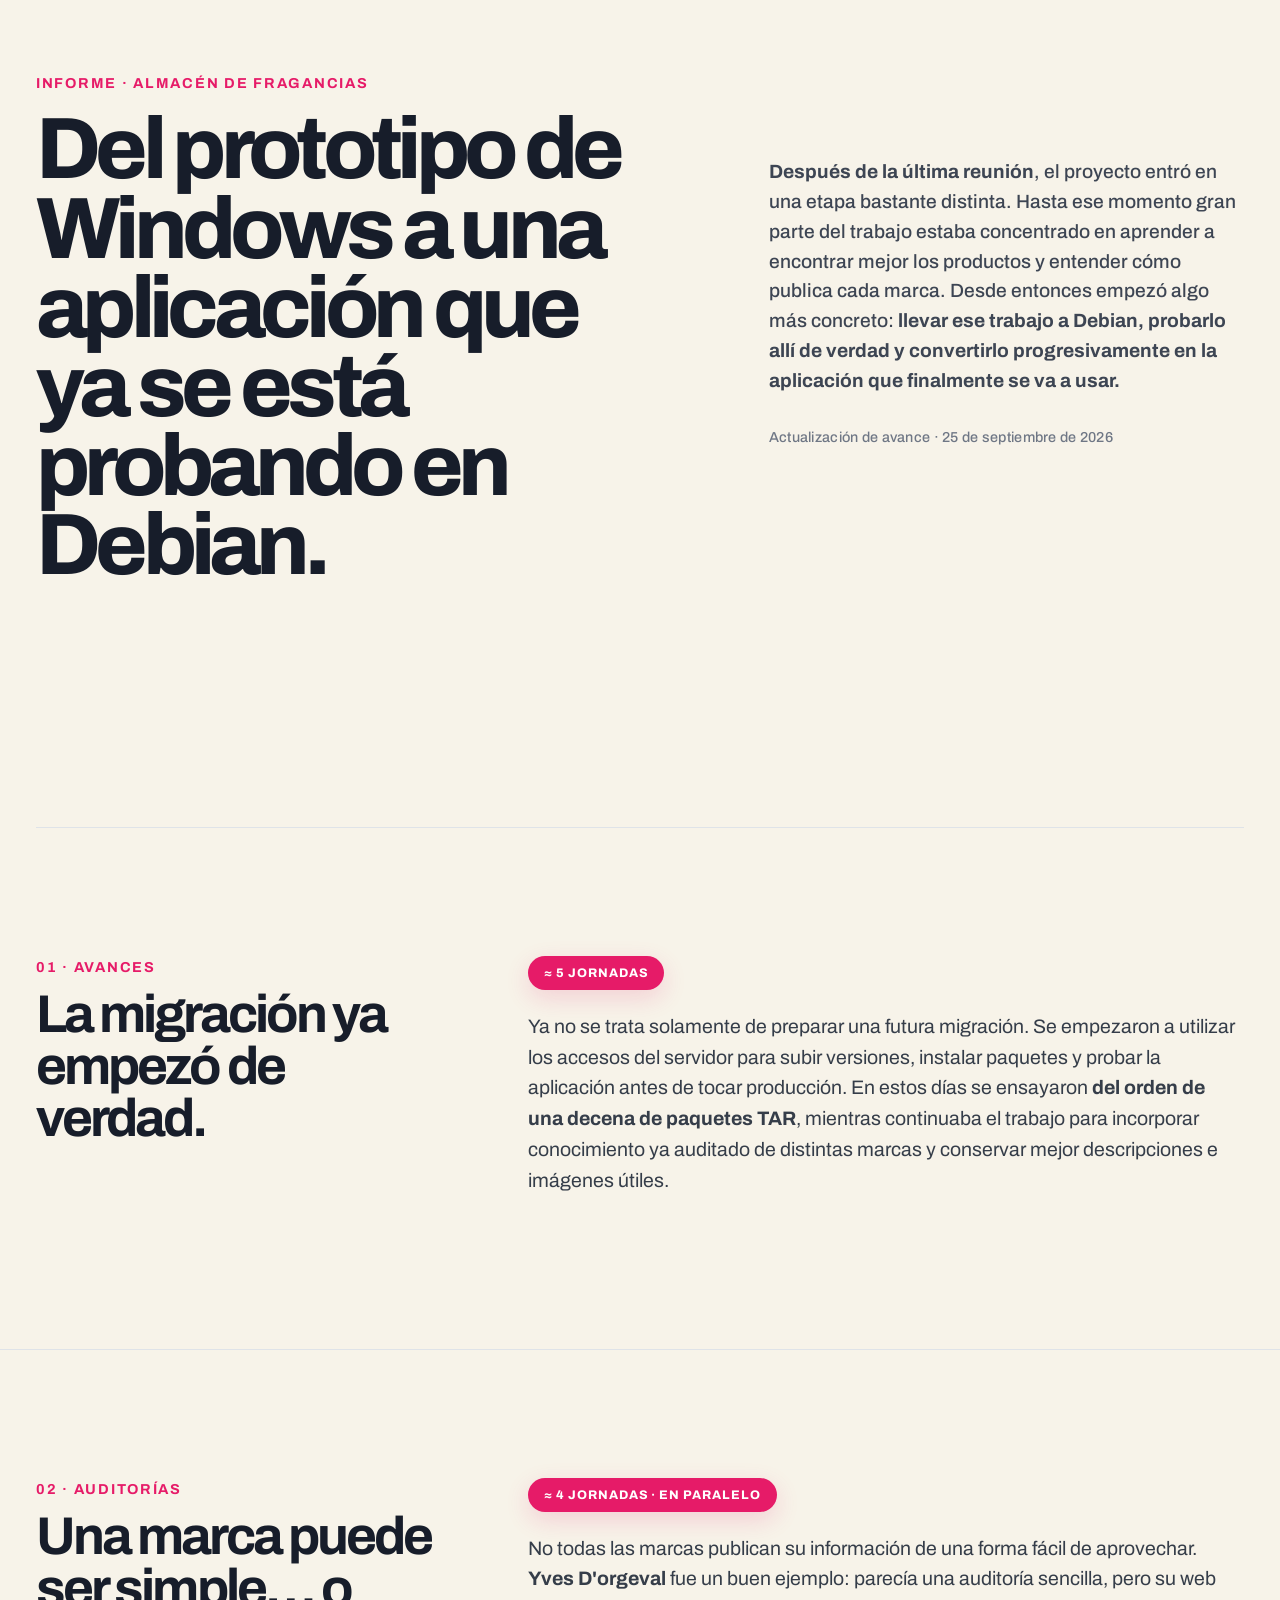
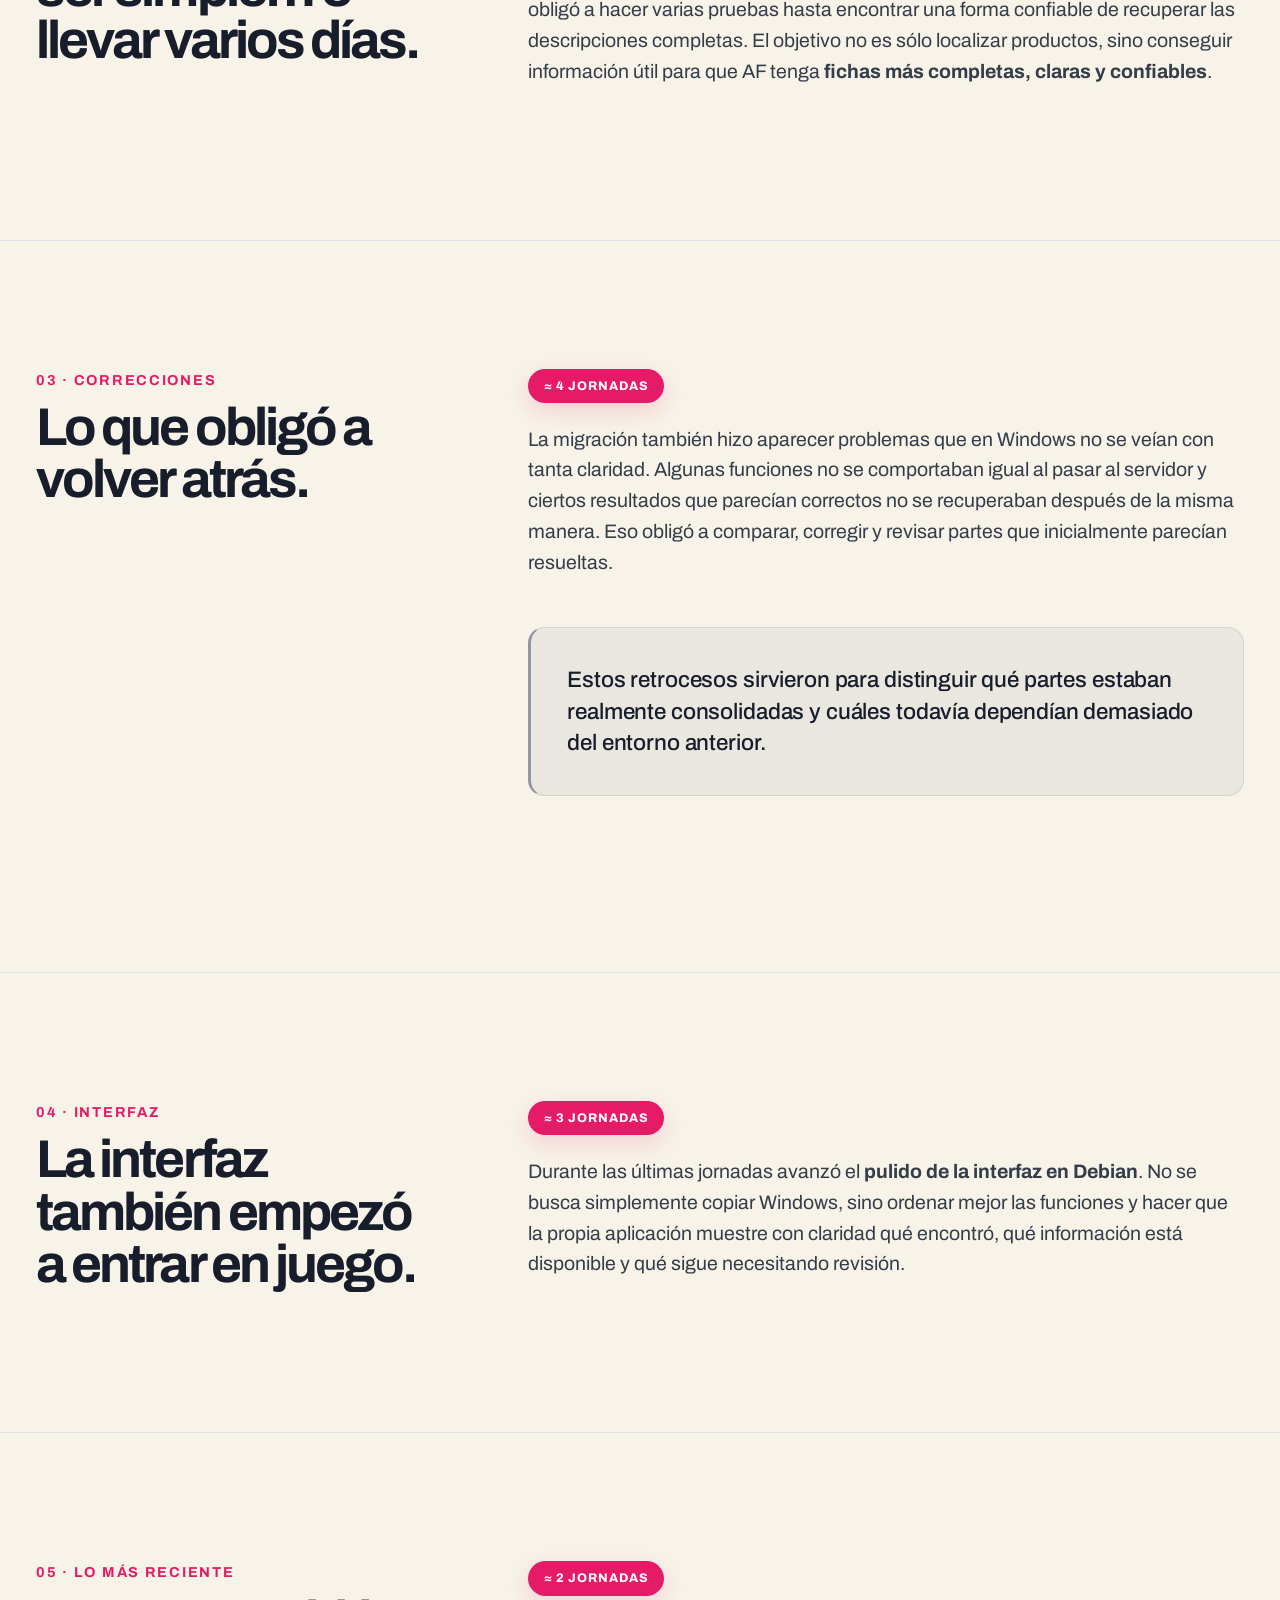
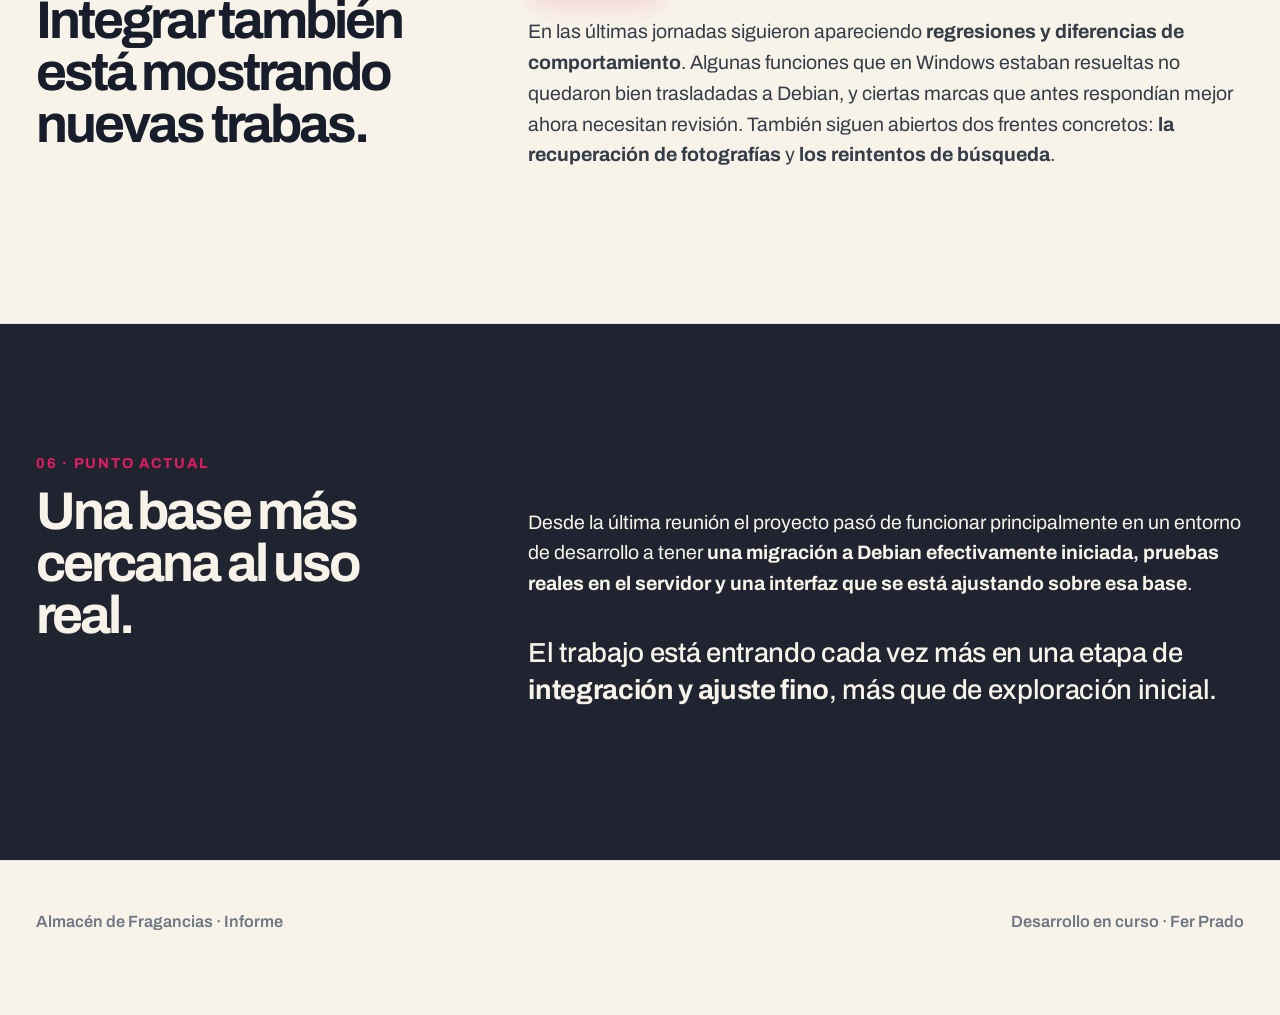
==== informe-motor-af-2026-09-25/index.html @ 8ba1e8ae "Publicar informe oficial 2026-09-25" ====
<!doctype html>
<html lang="es">
<head>
<meta name="robots" content="noindex, nofollow, noarchive">
<meta name="googlebot" content="noindex, nofollow, noarchive">
<script>document.documentElement.classList.add('js');</script>
<meta charset="utf-8">
<meta name="viewport" content="width=device-width,initial-scale=1">
<title>Informe de avance · Motor de búsqueda de productos AF</title>
<link rel="preconnect" href="https://fonts.googleapis.com">
<link rel="preconnect" href="https://fonts.gstatic.com" crossorigin>
<link href="https://fonts.googleapis.com/css2?family=Archivo:wght@200..800&display=swap" rel="stylesheet">
<style>
:root{--ink:#171d2a;--muted:#6f7785;--line:#dfe3e8;--paper:#f7f3e9;--pink:#e61b68;--navy:#17243d;--warm:#1f2430;--max:1280px}
*{box-sizing:border-box}html{scroll-behavior:smooth}body{margin:0;background:var(--paper);color:var(--ink);font-family:'Archivo',Arial,sans-serif;font-size:18px;line-height:1.58}a{color:inherit}.shell{width:min(var(--max),calc(100% - 72px));margin:auto}.eyebrow{font-size:.9rem;letter-spacing:.12em;text-transform:uppercase;font-weight:700;color:var(--pink)}
.hero{min-height:92vh;display:grid;grid-template-columns:1.15fr .85fr;gap:7vw;align-items:start;padding:8vh 0 9vh;border-bottom:1px solid var(--line)}.hero h1{font-size:clamp(3.2rem,6.8vw,6.1rem);line-height:.91;letter-spacing:-.065em;margin:.18em 0 .22em;font-weight:760;max-width:12ch}.hero .intro{max-width:650px;padding-top:.55rem}.hero .intro p{font-size:clamp(1.12rem,1.5vw,1.45rem);line-height:1.55;color:#3d4553}.hero .intro p:first-child{font-weight:500}.report-date{margin-top:2rem!important;font-size:.9rem!important;line-height:1.4!important;font-weight:500!important;color:var(--muted)!important;letter-spacing:.02em}
section{padding:8rem 0;border-bottom:1px solid var(--line)}.section-grid{display:grid;grid-template-columns:minmax(260px,.72fr) minmax(0,1.28fr);gap:7vw;align-items:start}.section-grid>div:first-child h2{font-size:clamp(2.15rem,4.15vw,3.65rem);line-height:.98;letter-spacing:-.055em;margin:.18em 0 0}.content{max-width:850px}.content>p{font-size:1.22rem;color:#353d49;margin:0 0 1.5rem}.workday-badge{display:inline-flex;align-items:center;width:max-content;max-width:100%;margin:0 0 1.35rem;padding:.68rem 1rem;border-radius:999px;background:var(--pink);color:#fff;font-size:.78rem;line-height:1;font-weight:760;letter-spacing:.075em;text-transform:uppercase;box-shadow:0 8px 24px rgba(230,27,104,.16)}
.list{display:grid;gap:1.2rem}.item{background:rgba(255,255,255,.58);border:1px solid rgba(32,38,53,.12);border-radius:16px;padding:1.55rem 1.5rem}.item h3{font-size:1.22rem;margin:0 0 .55rem;line-height:1.2}.item p{margin:0;color:#4b5360;font-size:calc(1rem + 1px);line-height:1.5}.item strong{color:var(--ink)}
.pull{margin:3rem 0;background:rgba(25,42,70,.055);color:var(--ink);border:1px solid rgba(25,42,70,.10);border-left:3px solid rgba(25,42,70,.42);padding:clamp(1.45rem,3vw,2.25rem);border-radius:16px;font-size:clamp(1.18rem,1.75vw,1.48rem);line-height:1.42;font-weight:500;letter-spacing:-.006em}.state{background:var(--warm);color:var(--paper)}.state h2,.state p,.state .content>p{color:var(--paper)}.state .eyebrow{color:var(--pink)}.state .final{font-size:clamp(1.35rem,2.15vw,2rem);line-height:1.32;font-weight:500;letter-spacing:-.012em;margin-top:2.2rem}.state .workday-badge{box-shadow:none}.note{font-size:1.12rem;color:#3d4553;margin-top:1.5rem}
footer{padding:3rem 0 5rem;color:var(--muted);font-size:1.02rem;display:flex;align-items:center;justify-content:space-between;gap:2rem}.footer-left,.footer-right{font-weight:600}.footer-right{text-align:right}
.reveal{opacity:1;transform:none;transition:opacity 1.3s cubic-bezier(.22,.61,.36,1),transform 1.45s cubic-bezier(.22,.61,.36,1)}.js .reveal{opacity:0;transform:translateY(28px)}.js .reveal.visible{opacity:1;transform:none}
@media(max-width:900px){.shell{width:min(100% - 34px,var(--max))}.hero,.section-grid{grid-template-columns:1fr}.hero{min-height:auto;padding:5rem 0}.hero .intro{padding-top:0!important}.section-grid{gap:2.5rem}section{padding:5.5rem 0}footer{flex-direction:column;align-items:flex-start}.footer-right{text-align:left}.content{padding-top:0!important}}
@media(prefers-reduced-motion:reduce){html{scroll-behavior:auto}.reveal,.js .reveal{opacity:1;transform:none;transition:none}}
</style>
</head>
<body>
<div class="shell"><header class="hero"><div class="reveal"><div class="eyebrow">Informe · Almacén de Fragancias</div><h1>Del prototipo de Windows a una aplicación que ya se está probando en Debian.</h1></div><div class="intro reveal"><p><strong>Después de la última reunión</strong>, el proyecto entró en una etapa bastante distinta. Hasta ese momento gran parte del trabajo estaba concentrado en aprender a encontrar mejor los productos y entender cómo publica cada marca. Desde entonces empezó algo más concreto: <strong>llevar ese trabajo a Debian, probarlo allí de verdad y convertirlo progresivamente en la aplicación que finalmente se va a usar.</strong></p><p class="report-date">Actualización de avance · 25 de septiembre de 2026</p></div></header></div>

<section><div class="shell section-grid"><div class="reveal"><div class="eyebrow">01 · Avances</div><h2>La migración ya empezó de verdad.</h2></div><div class="content reveal"><div class="workday-badge">≈ 5 jornadas</div><p>Ya no se trata solamente de preparar una futura migración. Se empezaron a utilizar los accesos del servidor para subir versiones, instalar paquetes y probar la aplicación antes de tocar producción. En estos días se ensayaron <strong>del orden de una decena de paquetes TAR</strong>, mientras continuaba el trabajo para incorporar conocimiento ya auditado de distintas marcas y conservar mejor descripciones e imágenes útiles.</p></div></div></section>

<section><div class="shell section-grid"><div class="reveal"><div class="eyebrow">02 · Auditorías</div><h2>Una marca puede ser simple… o llevar varios días.</h2></div><div class="content reveal"><div class="workday-badge">≈ 4 jornadas · en paralelo</div><p>No todas las marcas publican su información de una forma fácil de aprovechar. <strong>Yves D'orgeval</strong> fue un buen ejemplo: parecía una auditoría sencilla, pero su web obligó a hacer varias pruebas hasta encontrar una forma confiable de recuperar las descripciones completas. El objetivo no es sólo localizar productos, sino conseguir información útil para que AF tenga <strong>fichas más completas, claras y confiables</strong>.</p></div></div></section>

<section><div class="shell section-grid"><div class="reveal"><div class="eyebrow">03 · Correcciones</div><h2>Lo que obligó a volver atrás.</h2></div><div class="content reveal"><div class="workday-badge">≈ 4 jornadas</div><p>La migración también hizo aparecer problemas que en Windows no se veían con tanta claridad. Algunas funciones no se comportaban igual al pasar al servidor y ciertos resultados que parecían correctos no se recuperaban después de la misma manera. Eso obligó a comparar, corregir y revisar partes que inicialmente parecían resueltas.</p><div class="pull">Estos retrocesos sirvieron para distinguir qué partes estaban realmente consolidadas y cuáles todavía dependían demasiado del entorno anterior.</div></div></div></section>

<section><div class="shell section-grid"><div class="reveal"><div class="eyebrow">04 · Interfaz</div><h2>La interfaz también empezó a entrar en juego.</h2></div><div class="content reveal"><div class="workday-badge">≈ 3 jornadas</div><p>Durante las últimas jornadas avanzó el <strong>pulido de la interfaz en Debian</strong>. No se busca simplemente copiar Windows, sino ordenar mejor las funciones y hacer que la propia aplicación muestre con claridad qué encontró, qué información está disponible y qué sigue necesitando revisión.</p></div></div></section>

<section><div class="shell section-grid"><div class="reveal"><div class="eyebrow">05 · Lo más reciente</div><h2>Integrar también está mostrando nuevas trabas.</h2></div><div class="content reveal"><div class="workday-badge">≈ 2 jornadas</div><p>En las últimas jornadas siguieron apareciendo <strong>regresiones y diferencias de comportamiento</strong>. Algunas funciones que en Windows estaban resueltas no quedaron bien trasladadas a Debian, y ciertas marcas que antes respondían mejor ahora necesitan revisión. También siguen abiertos dos frentes concretos: <strong>la recuperación de fotografías</strong> y <strong>los reintentos de búsqueda</strong>.</p></div></div></section>

<section class="state"><div class="shell section-grid"><div class="reveal"><div class="eyebrow">06 · Punto actual</div><h2>Una base más cercana al uso real.</h2></div><div class="content reveal"><p>Desde la última reunión el proyecto pasó de funcionar principalmente en un entorno de desarrollo a tener <strong>una migración a Debian efectivamente iniciada, pruebas reales en el servidor y una interfaz que se está ajustando sobre esa base</strong>.</p><p class="final">El trabajo está entrando cada vez más en una etapa de <strong>integración y ajuste fino</strong>, más que de exploración inicial.</p></div></div></section>

<div class="shell"><footer class="reveal"><div class="footer-left">Almacén de Fragancias · Informe</div><div class="footer-right">Desarrollo en curso · Fer Prado</div></footer></div>
<script>
const els=[...document.querySelectorAll('.reveal')];if('IntersectionObserver'in window){const io=new IntersectionObserver(entries=>{entries.forEach(e=>{if(e.isIntersecting){e.target.classList.add('visible');io.unobserve(e.target)}})},{threshold:.08});els.forEach(el=>io.observe(el))}else{els.forEach(el=>el.classList.add('visible'))}
function ensureBaselineMarker(el,cls){if(!el)return null;let marker=el.querySelector(':scope > .'+cls);if(marker)return marker;marker=document.createElement('span');marker.className=cls;marker.setAttribute('aria-hidden','true');marker.style.cssText='display:inline-block;width:0;height:0;padding:0;margin:0;border:0;vertical-align:baseline;';el.insertBefore(marker,el.firstChild);return marker}
function alignPair(title,text,right){if(!title||!text||!right)return;right.style.paddingTop='0px';if(window.innerWidth<901)return;const tm=ensureBaselineMarker(title,'baseline-title-marker'),pm=ensureBaselineMarker(text,'baseline-text-marker'),shift=tm.getBoundingClientRect().top-pm.getBoundingClientRect().top;right.style.paddingTop=Math.max(0,shift)+'px'}
function alignFirstBaselines(){alignPair(document.querySelector('.hero h1'),document.querySelector('.hero .intro p'),document.querySelector('.hero .intro'));document.querySelectorAll('section .section-grid').forEach(row=>{const title=row.querySelector(':scope > div:first-child h2'),right=row.querySelector(':scope > .content');if(!title||!right)return;const text=right.querySelector(':scope > p')||right.querySelector('.item h3');alignPair(title,text,right)})}
if(document.fonts&&document.fonts.ready)document.fonts.ready.then(()=>{alignFirstBaselines();setTimeout(alignFirstBaselines,500)});window.addEventListener('load',alignFirstBaselines,{once:true});let baselineResizeTimer;window.addEventListener('resize',()=>{clearTimeout(baselineResizeTimer);baselineResizeTimer=setTimeout(alignFirstBaselines,80)});
</script>
</body>
</html>
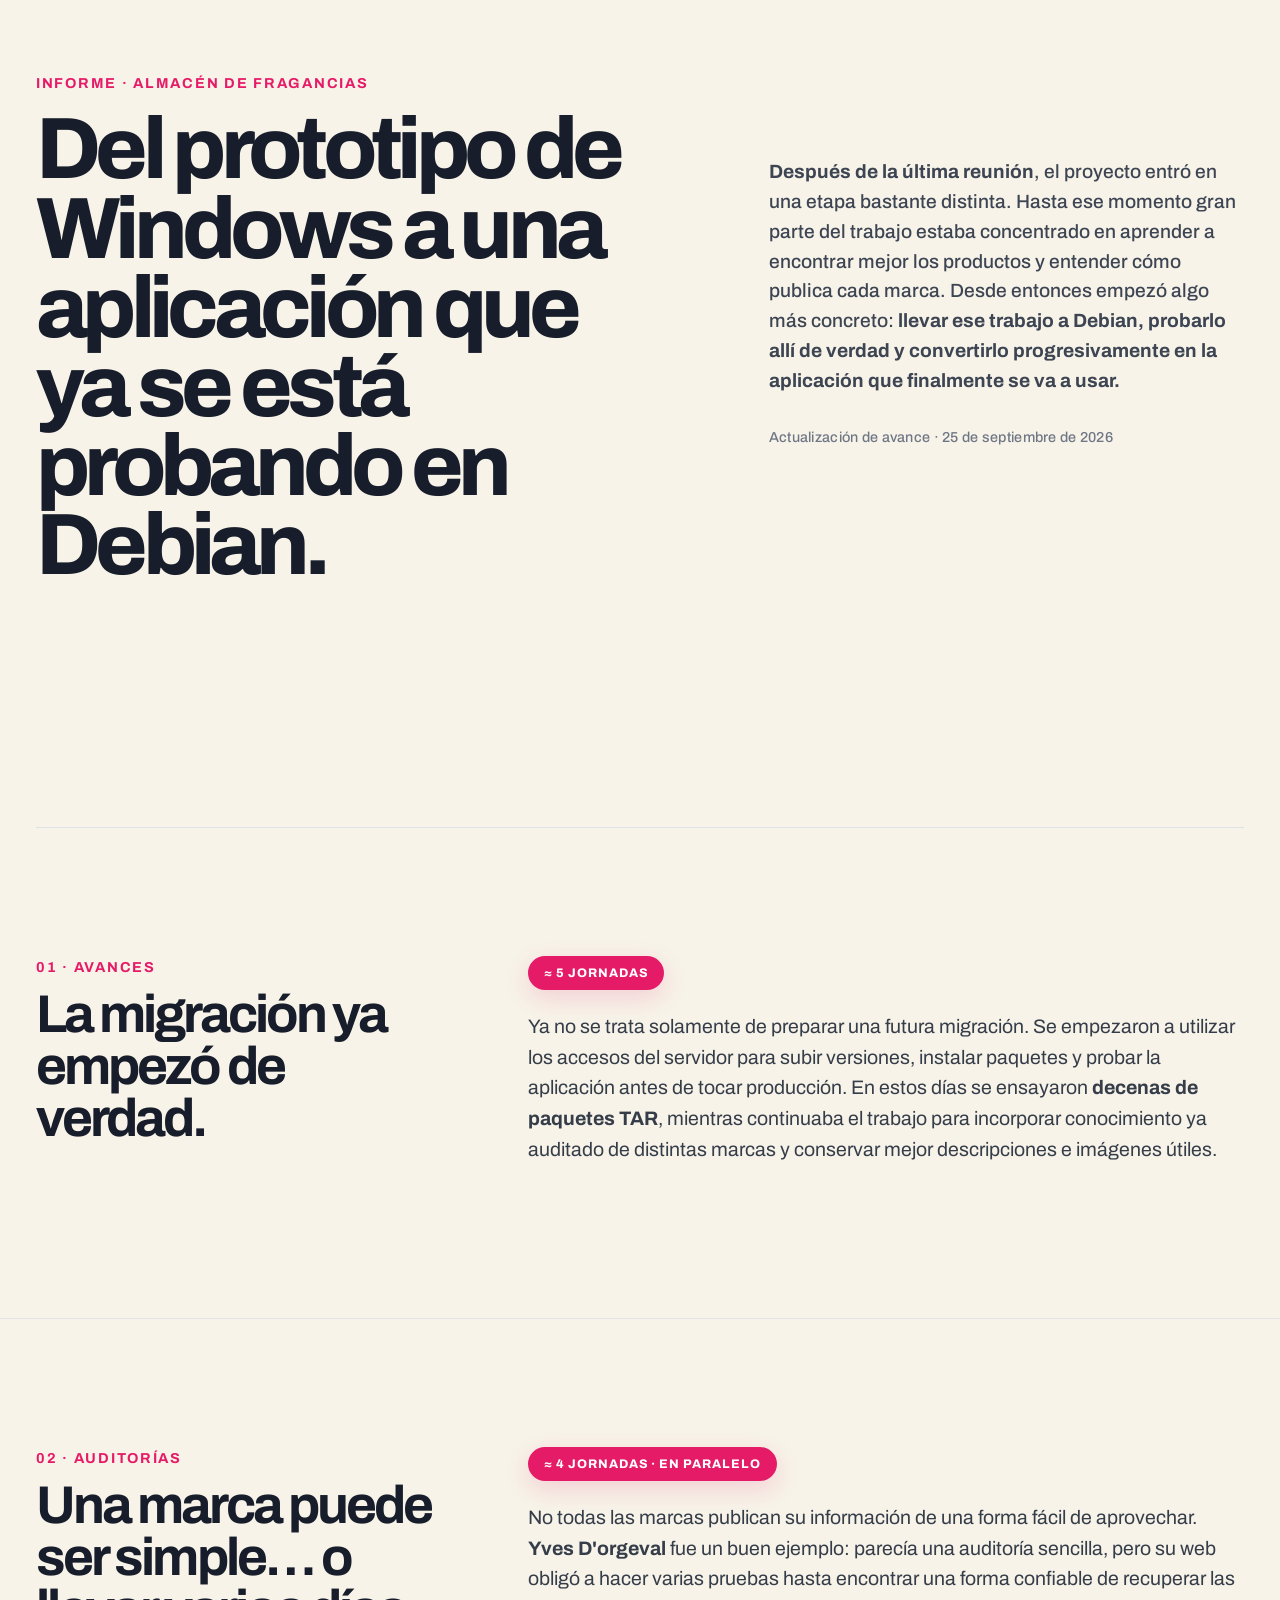
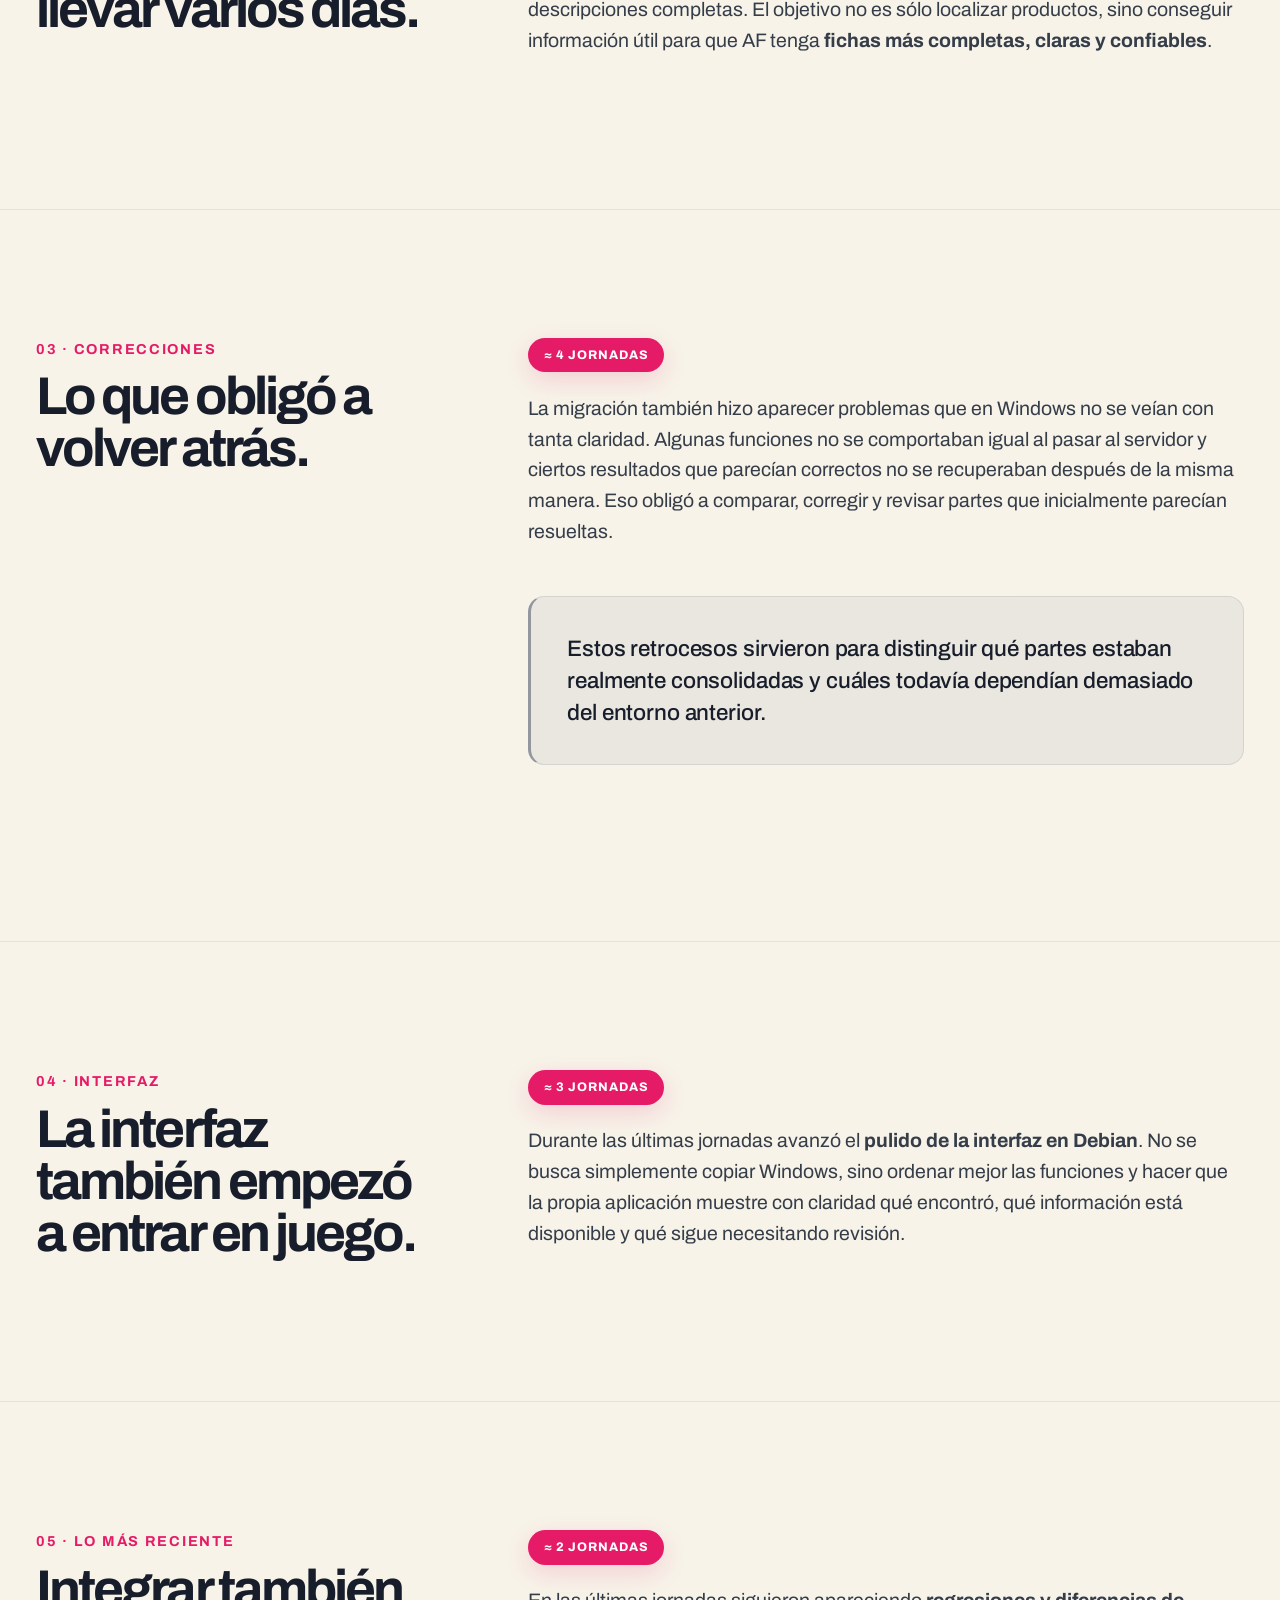
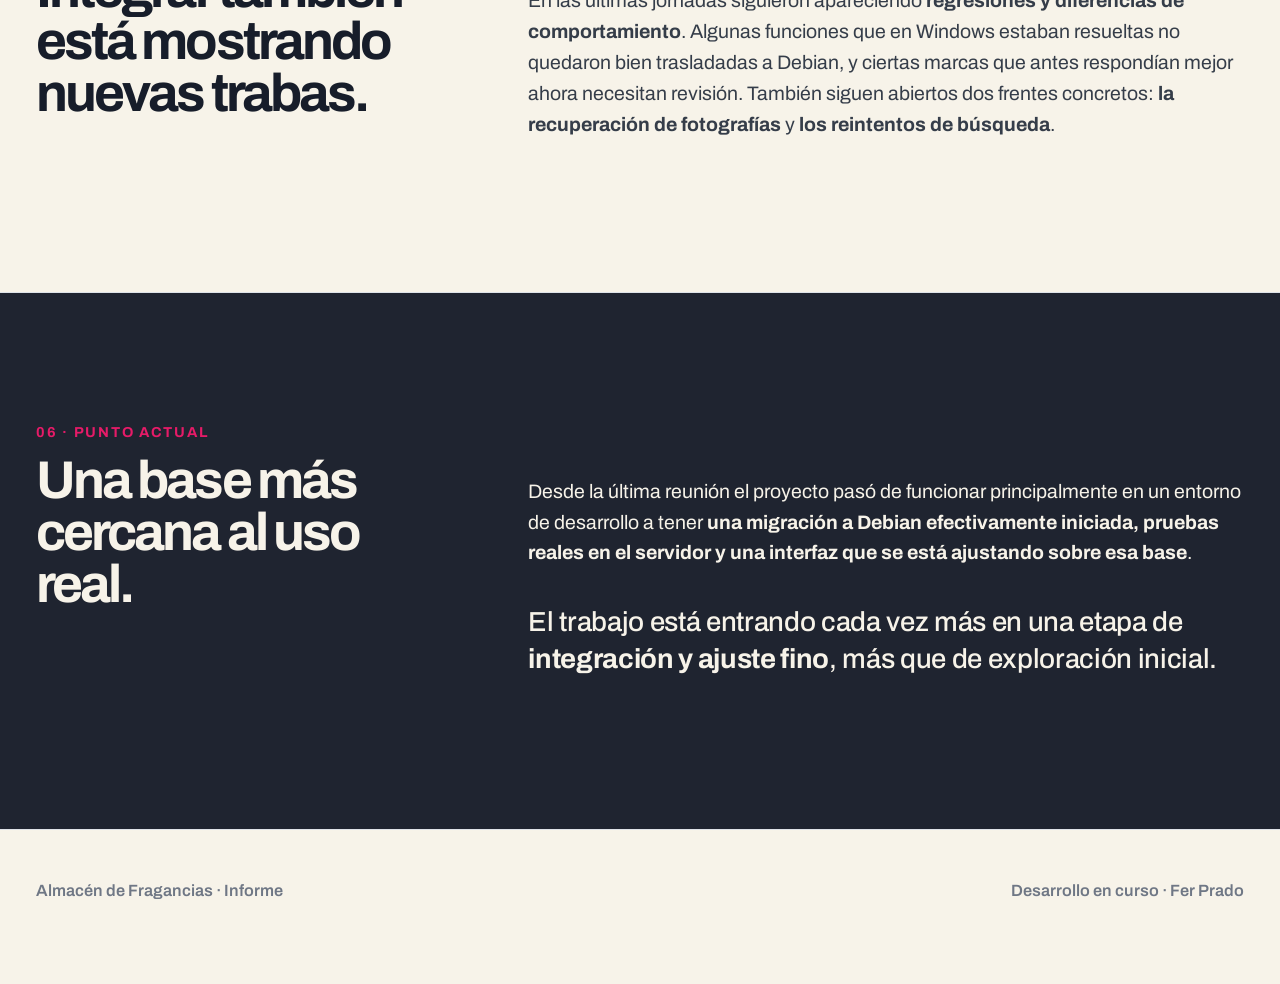
==== commit c6577848: "Ajustar texto sobre paquetes TAR" ====
--- a/informe-motor-af-2026-09-25/index.html
+++ b/informe-motor-af-2026-09-25/index.html
@@ -26,7 +26,7 @@
 <body>
 <div class="shell"><header class="hero"><div class="reveal"><div class="eyebrow">Informe · Almacén de Fragancias</div><h1>Del prototipo de Windows a una aplicación que ya se está probando en Debian.</h1></div><div class="intro reveal"><p><strong>Después de la última reunión</strong>, el proyecto entró en una etapa bastante distinta. Hasta ese momento gran parte del trabajo estaba concentrado en aprender a encontrar mejor los productos y entender cómo publica cada marca. Desde entonces empezó algo más concreto: <strong>llevar ese trabajo a Debian, probarlo allí de verdad y convertirlo progresivamente en la aplicación que finalmente se va a usar.</strong></p><p class="report-date">Actualización de avance · 25 de septiembre de 2026</p></div></header></div>
 
-<section><div class="shell section-grid"><div class="reveal"><div class="eyebrow">01 · Avances</div><h2>La migración ya empezó de verdad.</h2></div><div class="content reveal"><div class="workday-badge">≈ 5 jornadas</div><p>Ya no se trata solamente de preparar una futura migración. Se empezaron a utilizar los accesos del servidor para subir versiones, instalar paquetes y probar la aplicación antes de tocar producción. En estos días se ensayaron <strong>del orden de una decena de paquetes TAR</strong>, mientras continuaba el trabajo para incorporar conocimiento ya auditado de distintas marcas y conservar mejor descripciones e imágenes útiles.</p></div></div></section>
+<section><div class="shell section-grid"><div class="reveal"><div class="eyebrow">01 · Avances</div><h2>La migración ya empezó de verdad.</h2></div><div class="content reveal"><div class="workday-badge">≈ 5 jornadas</div><p>Ya no se trata solamente de preparar una futura migración. Se empezaron a utilizar los accesos del servidor para subir versiones, instalar paquetes y probar la aplicación antes de tocar producción. En estos días se ensayaron <strong>decenas de paquetes TAR</strong>, mientras continuaba el trabajo para incorporar conocimiento ya auditado de distintas marcas y conservar mejor descripciones e imágenes útiles.</p></div></div></section>
 
 <section><div class="shell section-grid"><div class="reveal"><div class="eyebrow">02 · Auditorías</div><h2>Una marca puede ser simple… o llevar varios días.</h2></div><div class="content reveal"><div class="workday-badge">≈ 4 jornadas · en paralelo</div><p>No todas las marcas publican su información de una forma fácil de aprovechar. <strong>Yves D'orgeval</strong> fue un buen ejemplo: parecía una auditoría sencilla, pero su web obligó a hacer varias pruebas hasta encontrar una forma confiable de recuperar las descripciones completas. El objetivo no es sólo localizar productos, sino conseguir información útil para que AF tenga <strong>fichas más completas, claras y confiables</strong>.</p></div></div></section>
 
